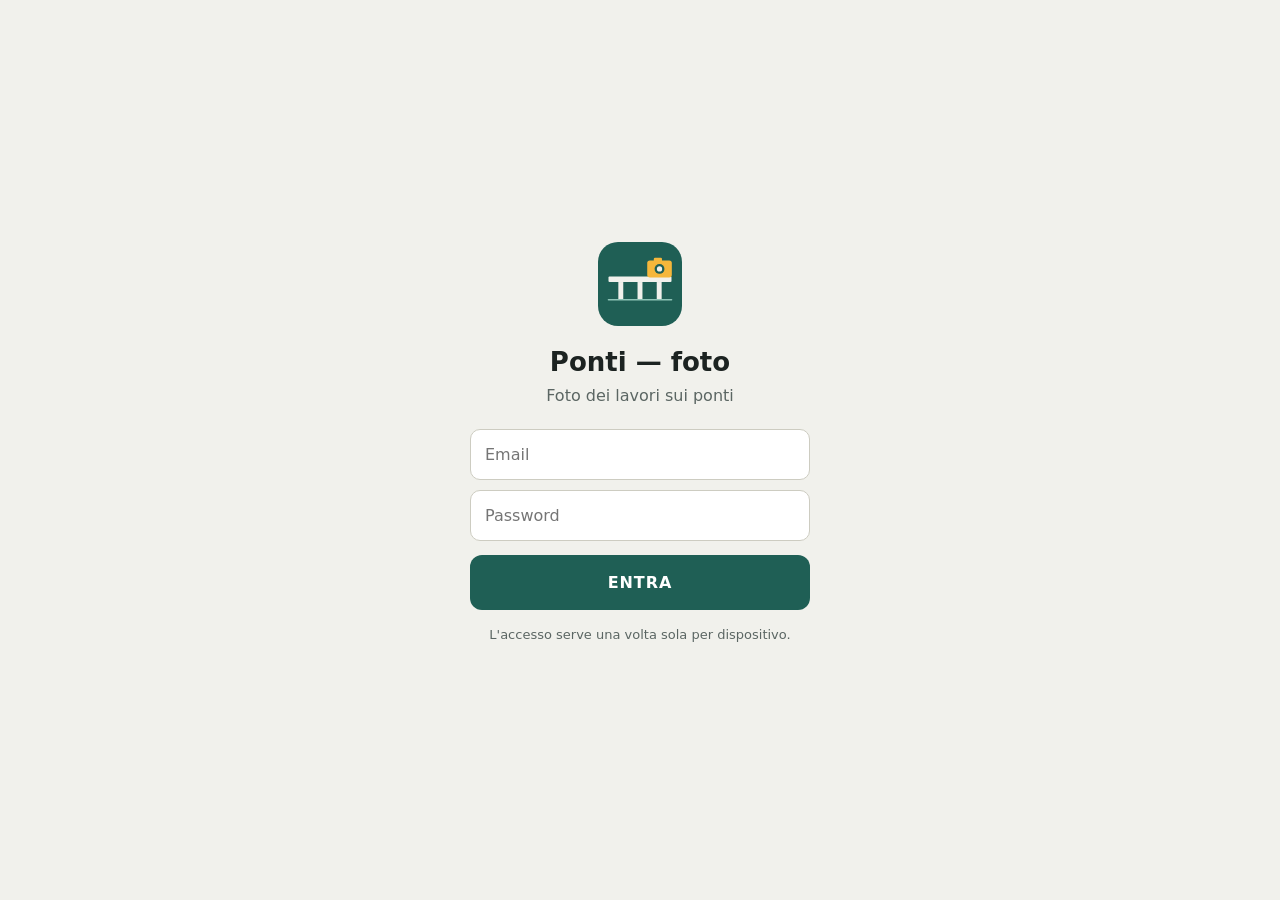
==== index.html @ 36f50d8b "Ponti — foto: prima versione Co-Authored-By: Claude Sonnet 5.5 <noreply@anthropic.com>" ====
<!doctype html>
<html lang="it">
<head>
<meta charset="utf-8">
<meta name="viewport" content="width=device-width,initial-scale=1,viewport-fit=cover,user-scalable=no">
<meta name="theme-color" content="#1F5F55">
<meta name="apple-mobile-web-app-capable" content="yes">
<meta name="apple-mobile-web-app-status-bar-style" content="black-translucent">
<title>Ponti — foto</title>
<link rel="manifest" href="manifest.json">
<link rel="stylesheet" href="stile.css">
</head>
<body>

<!-- ------------------------------------------------------------ accesso -->
<section class="schermata attiva" id="s-accesso">
  <div class="accesso">
    <img src="icona.svg" alt="" class="marchio">
    <h1>Ponti — foto</h1>
    <p class="occhiello">Foto dei lavori sui ponti</p>
    <form id="modulo-accesso" onsubmit="return false">
      <input type="email" id="email" placeholder="Email" autocomplete="username" required>
      <input type="password" id="password" placeholder="Password" autocomplete="current-password" required>
      <button type="submit" class="salva" id="b-entra">ENTRA</button>
      <p class="errore-accesso" id="errore-accesso" hidden></p>
    </form>
    <p class="nota-accesso">L'accesso serve una volta sola per dispositivo.</p>
  </div>
</section>

<!-- ------------------------------------------------------------- scatto -->
<section class="schermata" id="s-scatto">
  <div class="posizione cercando" id="posizione">
    <span class="dove" id="dove">Cerco la posizione…</span>
    <span class="opera" id="opera-vicina"></span>
    <span class="segnale" id="segnale">GPS in attesa</span>
    <div class="scelte">
      <button type="button" class="scelta" id="b-cambia-ponte">Cambia ponte</button>
      <button type="button" class="scelta" id="b-torna-auto" hidden>Torna al più vicino</button>
    </div>
  </div>

  <div class="tipi" id="tipi" role="radiogroup" aria-label="Cosa stai fotografando">
    <button type="button" class="tipo" data-tipo="giunti" role="radio">Giunti</button>
    <button type="button" class="tipo" data-tipo="pavimentazioni" role="radio">Pavimentazioni</button>
    <button type="button" class="tipo" data-tipo="strutture" role="radio">Strutture</button>
  </div>

  <div class="centro">
    <p class="suggerimento" id="suggerimento">Scegli cosa stai fotografando,<br>poi un tocco per ogni foto.</p>
    <button class="scatta" id="b-scatta" type="button">
      <svg viewBox="0 0 24 24" fill="none" stroke="currentColor" stroke-width="1.7">
        <path d="M4 8h3l1.5-2h7L17 8h3a1 1 0 0 1 1 1v9a1 1 0 0 1-1 1H4a1 1 0 0 1-1-1V9a1 1 0 0 1 1-1z"/>
        <circle cx="12" cy="13.5" r="3.4"/>
      </svg>
      SCATTA FOTO
    </button>
  </div>

  <div class="coda">
    <div class="coda-testa">
      <span id="coda-testo">Tutto sincronizzato</span>
      <button type="button" class="invia-ora" id="b-sincronizza" hidden>Invia ora</button>
    </div>
    <div id="recenti"></div>
    <div class="piede">
      <span id="versione"></span>
      <button type="button" class="esci" id="b-esci">Esci</button>
    </div>
  </div>
</section>

<!-- ----------------------------------------------------- scelta del ponte -->
<section class="schermata" id="s-scelta">
  <header class="testata-scelta">
    <button type="button" class="indietro" id="b-scelta-chiudi" aria-label="Chiudi">&times;</button>
    <input type="search" id="cerca-ponte" placeholder="Cerca un ponte: nome, strada, comune, km…" autocomplete="off">
  </header>
  <div class="elenco" id="elenco-ponti"></div>
</section>

<!-- ------------------------------------------------------ una foto, dopo -->
<section class="schermata" id="s-foto">
  <header class="testata-scelta">
    <button type="button" class="indietro" id="b-foto-chiudi" aria-label="Chiudi">&times;</button>
    <strong id="foto-titolo">Foto</strong>
  </header>
  <div class="corpo" id="foto-corpo">
    <img id="foto-img" alt="">
    <button type="button" class="riga-scelta" id="b-foto-ponte"></button>
    <div class="tipi" id="foto-tipi">
      <button type="button" class="tipo" data-tipo="giunti">Giunti</button>
      <button type="button" class="tipo" data-tipo="pavimentazioni">Pavimentazioni</button>
      <button type="button" class="tipo" data-tipo="strutture">Strutture</button>
    </div>
    <textarea id="foto-nota" placeholder="Nota (facoltativa)" rows="3"></textarea>
    <p class="dettaglio" id="foto-dettaglio"></p>
    <button type="button" class="salva" id="b-foto-salva">SALVA</button>
    <button type="button" class="elimina" id="b-foto-elimina">Elimina la foto</button>
  </div>
</section>

<div class="avviso" id="avviso" role="status"></div>
<input type="file" id="file-foto" accept="image/*" capture="environment" hidden>

<script type="module" src="js/app.js"></script>
</body>
</html>
---- stile.css ----
/* Ponti — foto. App per il telefono: bersagli grandi, contrasto alto, un tocco per foto. */

:root {
  --sfondo: #F1F1EC;
  --carta: #FFFFFF;
  --inchiostro: #1C2321;
  --tenue: #5B6663;
  --linea: #CDCCC1;
  --accento: #1F5F55;
  --accento-chiaro: #E1EEEA;
  --giunti: #B45309;
  --pavimentazioni: #475569;
  --strutture: #6D28D9;
  --nessuna: #9AA3A0;
  --sicuro: #2E7D4E;
  --allarme: #B3392C;
}
* { box-sizing: border-box; -webkit-tap-highlight-color: transparent; }
html, body {
  margin: 0; height: 100%; background: var(--sfondo); color: var(--inchiostro);
  font: 16px/1.45 -apple-system, BlinkMacSystemFont, "Segoe UI", system-ui, sans-serif;
  overscroll-behavior: none;
}
body { display: flex; flex-direction: column; }
button { font: inherit; color: inherit; }

.schermata { display: none; flex-direction: column; flex: 1; min-height: 0; }
.schermata.attiva { display: flex; }
#s-scatto.attiva { overflow-y: auto; -webkit-overflow-scrolling: touch; }
#s-scatto > * { flex: none; }

/* ------------------------------------------------------------- accesso */
.accesso { margin: auto; width: min(340px, 88vw); text-align: center; padding: 24px 0; }
.marchio { width: 84px; height: 84px; border-radius: 20px; }
.accesso h1 { margin: 12px 0 0; font-size: 26px; }
.occhiello { margin: 2px 0 22px; color: var(--tenue); }
.accesso input {
  width: 100%; font: inherit; padding: 13px 14px; margin-bottom: 10px;
  border: 1px solid var(--linea); border-radius: 10px; background: var(--carta);
}
.errore-accesso { color: var(--allarme); font-size: 14px; }
.nota-accesso { color: var(--tenue); font-size: 13px; margin-top: 16px; }

/* ------------------------------------------------- il ponte in cui sei */
.posizione {
  background: var(--accento); color: #fff;
  padding: 10px 16px; padding-top: calc(10px + env(safe-area-inset-top));
  display: flex; flex-direction: column; gap: 2px;
}
.posizione .dove { font-size: 23px; font-weight: 600; line-height: 1.2; }
.posizione .opera { font-size: 16px; opacity: .95; }
.posizione .segnale { font-size: 12.5px; text-transform: uppercase; letter-spacing: .06em; opacity: .85; }
.posizione.cercando { background: #5C6560; }
.posizione.lontano { background: #46504C; }
.posizione.lontano .dove { font-size: 19px; opacity: .95; }
.posizione.scelto { background: #17493F; }
.scelte { display: flex; gap: 8px; margin-top: 8px; flex-wrap: wrap; }
.scelta {
  font-size: 14px; padding: 8px 14px; border-radius: 9px; color: #fff;
  background: rgba(255,255,255,.14); border: 1px solid rgba(255,255,255,.3);
}

/* ------------------------------------------------- cosa stai fotografando */
.tipi { display: flex; gap: 8px; padding: 12px 16px 0; }
.tipo {
  flex: 1; min-width: 0; padding: 14px 4px; border-radius: 12px; font-weight: 700; font-size: 14px;
  background: var(--carta); border: 2px solid var(--linea); color: var(--inchiostro);
}
.tipo[data-tipo="giunti"].attivo { background: var(--giunti); border-color: var(--giunti); color: #fff; }
.tipo[data-tipo="pavimentazioni"].attivo { background: var(--pavimentazioni); border-color: var(--pavimentazioni); color: #fff; }
.tipo[data-tipo="strutture"].attivo { background: var(--strutture); border-color: var(--strutture); color: #fff; }
.tipi.da-scegliere .tipo { animation: pulsa .5s 2; border-color: var(--allarme); }
@keyframes pulsa { 50% { transform: scale(1.05); } }

/* ------------------------------------------------------------- scatto */
.centro { display: flex; flex-direction: column; align-items: center; padding: 18px 16px 12px; }
.suggerimento { color: var(--tenue); text-align: center; margin: 0 0 14px; font-size: 14px; }
.scatta {
  width: 220px; height: 220px; border-radius: 50%; border: 8px solid rgba(255,255,255,.35);
  background: radial-gradient(circle at 35% 30%, #2E7E71, #174A41); color: #fff;
  display: flex; flex-direction: column; align-items: center; justify-content: center; gap: 8px;
  font-weight: 700; letter-spacing: .08em; font-size: 17px;
  box-shadow: 0 8px 22px rgba(0,0,0,.22);
}
.scatta svg { width: 54px; height: 54px; }
.scatta:active { transform: scale(.97); }

/* ------------------------------------------------------------- la coda */
.coda { border-top: 1px solid var(--linea); background: var(--carta); padding: 12px 16px calc(14px + env(safe-area-inset-bottom)); }
.coda-testa { display: flex; align-items: center; gap: 10px; justify-content: space-between; color: var(--tenue); }
.coda-testa small { display: block; color: var(--allarme); }
.invia-ora { border: 1.5px solid var(--linea); border-radius: 18px; padding: 8px 14px; background: var(--sfondo); }
.giorno { margin: 14px 0 4px; font-size: 12px; letter-spacing: .08em; text-transform: uppercase; color: var(--tenue); }
.recente {
  display: flex; align-items: center; gap: 12px; width: 100%; text-align: left;
  padding: 8px 0; background: none; border: none; border-bottom: 1px solid var(--linea);
}
.recente img { width: 52px; height: 52px; border-radius: 8px; object-fit: cover; background: #ddd; flex: none; }
.recente .testo { flex: 1; min-width: 0; }
.recente b { display: block; font-weight: 600; white-space: nowrap; overflow: hidden; text-overflow: ellipsis; }
.recente small { color: var(--tenue); }
.recente .stato { font-size: 13px; color: var(--sicuro); flex: none; }
.recente .stato.attesa { color: var(--tenue); }
.recente .stato.bloccata { color: var(--allarme); }
.pallino { display: inline-block; width: 9px; height: 9px; border-radius: 50%; margin-right: 5px; background: var(--nessuna); }
.pallino.giunti { background: var(--giunti); } .pallino.pavimentazioni { background: var(--pavimentazioni); }
.pallino.strutture { background: var(--strutture); }
.piede { display: flex; justify-content: space-between; margin-top: 14px; font-size: 12px; color: var(--tenue); }
.esci { background: none; border: none; text-decoration: underline; color: var(--tenue); }

/* ------------------------------------------------- scelta del ponte e foto */
.testata-scelta {
  display: flex; align-items: center; gap: 10px; padding: 10px 12px;
  padding-top: calc(10px + env(safe-area-inset-top));
  background: var(--accento); color: #fff;
}
.indietro { background: none; border: none; color: #fff; font-size: 34px; line-height: 1; padding: 0 8px; }
#cerca-ponte { flex: 1; font: inherit; padding: 10px 12px; border-radius: 10px; border: none; min-width: 0; }
.elenco { flex: 1; overflow-y: auto; -webkit-overflow-scrolling: touch; }
.voce {
  display: block; width: 100%; text-align: left; background: var(--carta); border: none;
  border-bottom: 1px solid var(--linea); padding: 13px 16px;
}
.voce b { display: block; font-weight: 600; }
.voce small { color: var(--tenue); }
.voce.corrente { background: var(--accento-chiaro); }

#foto-corpo { flex: 1; overflow-y: auto; padding: 0 0 24px; }
#foto-img { width: 100%; max-height: 40vh; object-fit: contain; background: #222; display: block; }
.riga-scelta {
  display: block; width: calc(100% - 32px); margin: 12px 16px 0; text-align: left; padding: 12px 14px;
  border-radius: 12px; border: 1.5px solid var(--linea); background: var(--carta);
}
.riga-scelta small { display: block; color: var(--tenue); }
.riga-scelta.manca { border-color: var(--allarme); }
#foto-nota {
  display: block; width: calc(100% - 32px); margin: 12px 16px 0; font: inherit; padding: 10px 12px;
  border: 1px solid var(--linea); border-radius: 10px;
}
.dettaglio { margin: 10px 16px 0; font-size: 12.5px; color: var(--tenue); }
.salva {
  display: block; width: calc(100% - 32px); margin: 14px 16px 0; padding: 16px; border: none; border-radius: 12px;
  background: var(--accento); color: #fff; font-weight: 700; letter-spacing: .06em;
}
.accesso .salva { width: 100%; margin: 4px 0 0; }
.elimina { display: block; margin: 16px auto 0; background: none; border: none; color: var(--allarme); text-decoration: underline; }

.avviso {
  position: fixed; left: 16px; right: 16px; bottom: calc(18px + env(safe-area-inset-bottom)); z-index: 50;
  background: #263330; color: #fff; padding: 14px 16px; border-radius: 12px; font-size: 15px;
  opacity: 0; transform: translateY(12px); transition: .2s; pointer-events: none;
}
.avviso.visibile { opacity: 1; transform: none; }
.avviso.buono { background: var(--sicuro); }
.avviso.male { background: var(--allarme); }
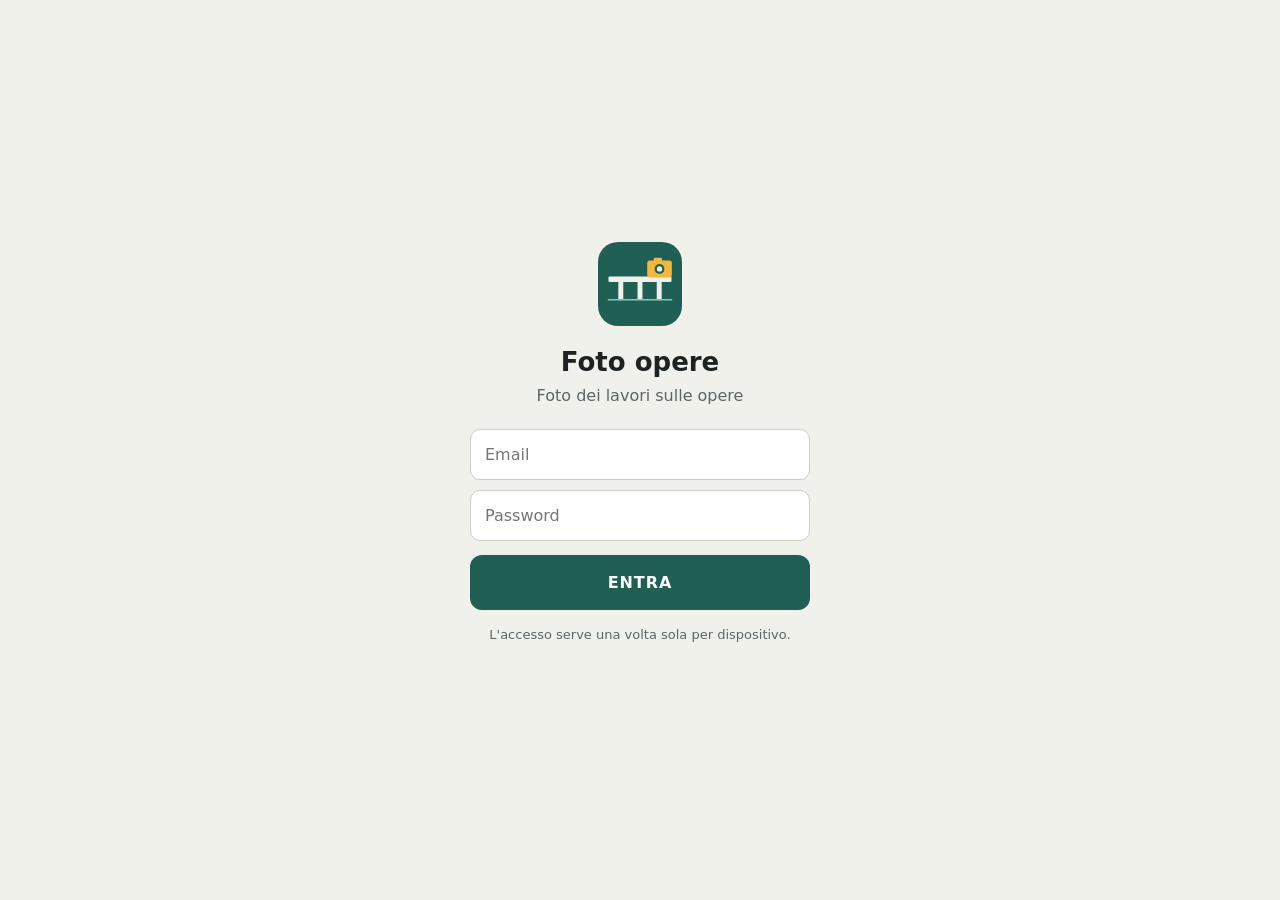
==== commit 4035c735: "Foto opere: nome, Tesina unita Co-Authored-By: Claude Sonnet 5.5 <noreply@anthropic.com>" ====
--- a/index.html
+++ b/index.html
@@ -6,7 +6,7 @@
 <meta name="theme-color" content="#1F5F55">
 <meta name="apple-mobile-web-app-capable" content="yes">
 <meta name="apple-mobile-web-app-status-bar-style" content="black-translucent">
-<title>Ponti — foto</title>
+<title>Foto opere</title>
 <link rel="manifest" href="manifest.json">
 <link rel="stylesheet" href="stile.css">
 </head>
@@ -16,8 +16,8 @@
 <section class="schermata attiva" id="s-accesso">
   <div class="accesso">
     <img src="icona.svg" alt="" class="marchio">
-    <h1>Ponti — foto</h1>
-    <p class="occhiello">Foto dei lavori sui ponti</p>
+    <h1>Foto opere</h1>
+    <p class="occhiello">Foto dei lavori sulle opere</p>
     <form id="modulo-accesso" onsubmit="return false">
       <input type="email" id="email" placeholder="Email" autocomplete="username" required>
       <input type="password" id="password" placeholder="Password" autocomplete="current-password" required>
@@ -35,7 +35,7 @@
     <span class="opera" id="opera-vicina"></span>
     <span class="segnale" id="segnale">GPS in attesa</span>
     <div class="scelte">
-      <button type="button" class="scelta" id="b-cambia-ponte">Cambia ponte</button>
+      <button type="button" class="scelta" id="b-cambia-ponte">Cambia opera</button>
       <button type="button" class="scelta" id="b-torna-auto" hidden>Torna al più vicino</button>
     </div>
   </div>
@@ -70,11 +70,11 @@
   </div>
 </section>
 
-<!-- ----------------------------------------------------- scelta del ponte -->
+<!-- ----------------------------------------------------- scelta dell'opera -->
 <section class="schermata" id="s-scelta">
   <header class="testata-scelta">
     <button type="button" class="indietro" id="b-scelta-chiudi" aria-label="Chiudi">&times;</button>
-    <input type="search" id="cerca-ponte" placeholder="Cerca un ponte: nome, strada, comune, km…" autocomplete="off">
+    <input type="search" id="cerca-ponte" placeholder="Cerca un'opera: nome, strada, comune, km…" autocomplete="off">
   </header>
   <div class="elenco" id="elenco-ponti"></div>
 </section>
